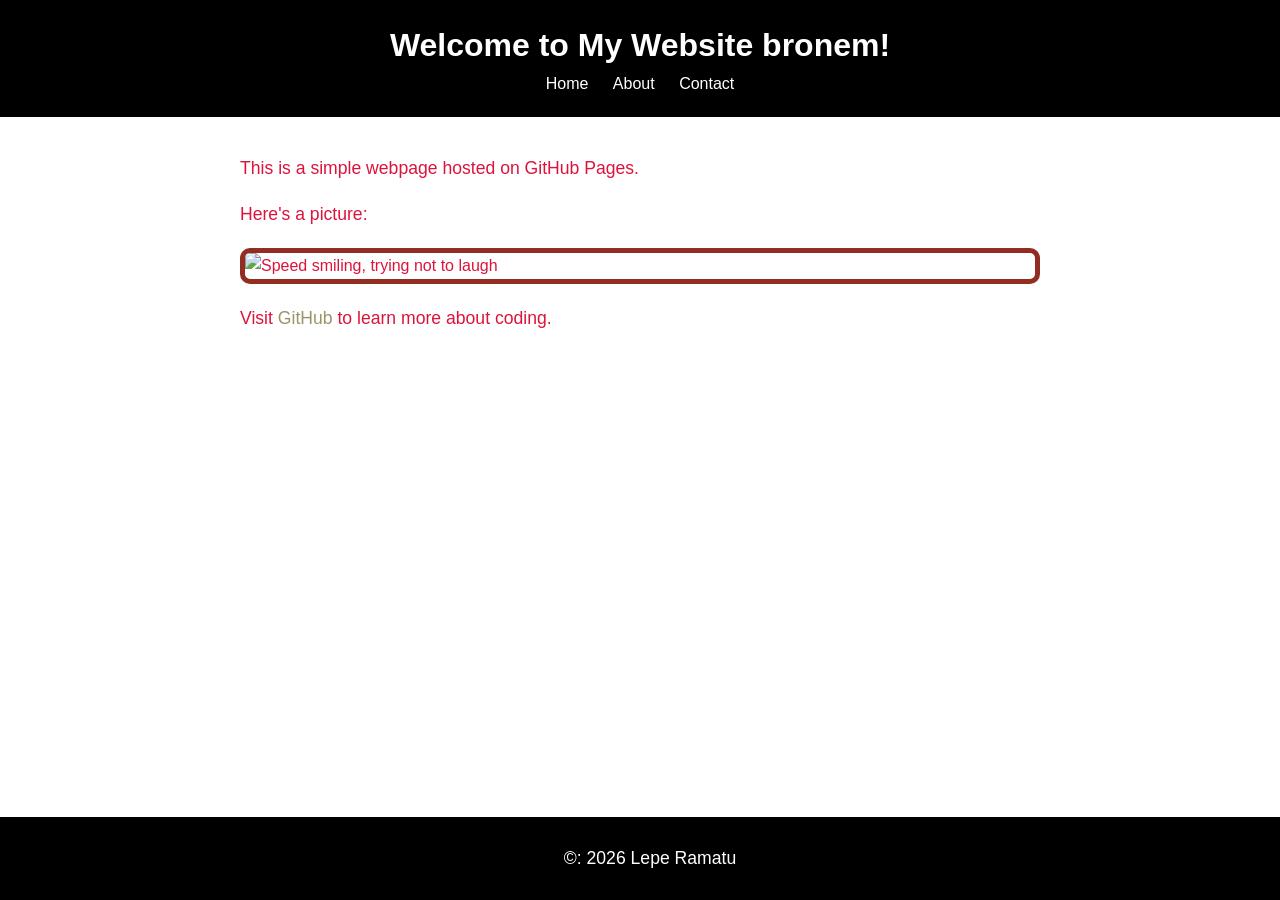
==== index.html @ ab3a1e54 "Added CSS3 styling" ====
<!DOCTYPE html>

<html lang="en">

<head>
    <meta  charset="UTF-8">
    <meta name="viewport" content="width=device-width, initial-scale=1.0">
    <title>My First GitHub Page :3</title>
    <link rel="stylesheet" href="styles.css">

</head>

<body>
    <header>
        <h1>Welcome to My Website bronem!</h1>

        <nav>
            <a href="index.html">Home</a>
            <a href="about.html">About</a>
            <a href="contact_me.html">Contact</a>
        </nav>

    </header>



    <main>
        <p>This is a simple webpage hosted on GitHub Pages.</p>

        <p>Here's a picture:</p>
        <img src="https://i.redd.it/why-does-my-t-lost-lowkey-looks-like-speed-holding-his-laugh-v0-n88x82zuzz4f1.jpg?width=577&format=pjpg&auto=webp&s=a137dfb437c1bfb639453502e1019dcc1db7e8ba" alt="Speed smiling, trying not to laugh">

        <p>Visit <a href="https://github.com">GitHub</a> to learn more about coding.</p>

    </main>


    <footer>
        <p>&copy: 2026 Lepe Ramatu</p>

    </footer>

</body>

</html>
---- styles.css ----
body {
    font-family: Arial, sans-serif;
    color:crimson;
    background-color:white;
    margin: 0;
    padding: 0;
    line-height: 1.6;
}

header {
    background-color: black;
    color: white;
    padding: 20px;
    text-align: center;

}

header h1{
    margin: 0;

}

nav a {
    color: white;
    text-decoration: none;
    margin: 0 10px;

}

nav a.hover {
    text-decoration: underline;

}

main {
    padding: 20px;
    max-width: 800px;
    margin: 0 auto;

}

main img {
    max-width: 100%;
    height: auto;
    display: block;
    margin: 20px 0;

}

footer {
    background-color: black;
    color: white;
    text-align: center;
    padding: 10px;
    position: fixed;
    bottom: 0;
    width: 100%;

}

p {
    font-size: 1.1em;

}


a {
    color: #9c9469;
    text-decoration: none;

}

a.hover {
    text-decoration: none;

}

img {
    border : 5px solid #922d22;
    border-radius: 10px;

}

main a[href^="maito:"] {
    color:#a77115;
    font-weight: bold;

}
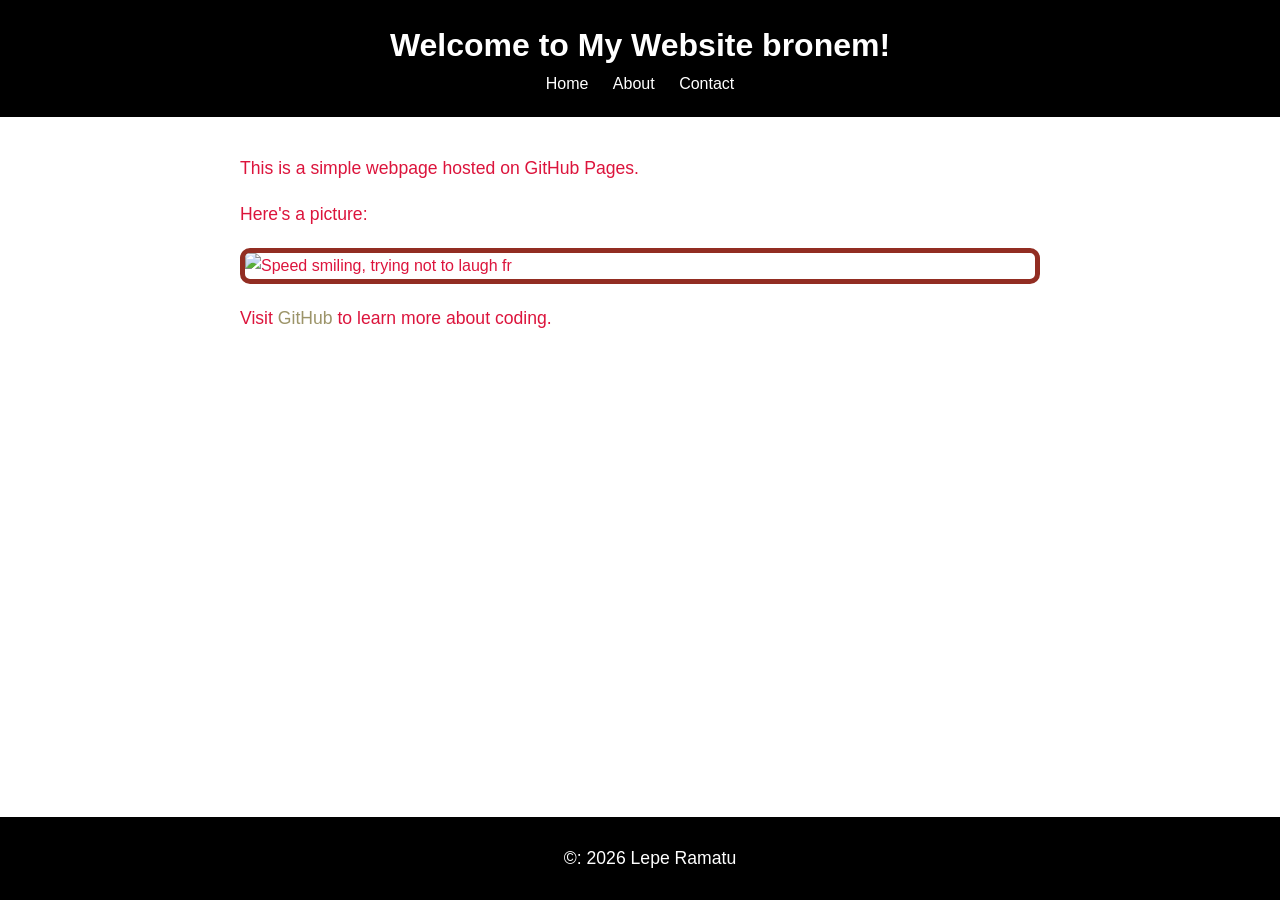
==== commit 5655673c: "CSS3 styling" ====
--- a/index.html
+++ b/index.html
@@ -28,7 +28,7 @@
         <p>This is a simple webpage hosted on GitHub Pages.</p>
 
         <p>Here's a picture:</p>
-        <img src="https://i.redd.it/why-does-my-t-lost-lowkey-looks-like-speed-holding-his-laugh-v0-n88x82zuzz4f1.jpg?width=577&format=pjpg&auto=webp&s=a137dfb437c1bfb639453502e1019dcc1db7e8ba" alt="Speed smiling, trying not to laugh">
+        <img src="https://i.redd.it/why-does-my-t-lost-lowkey-looks-like-speed-holding-his-laugh-v0-n88x82zuzz4f1.jpg?width=577&format=pjpg&auto=webp&s=a137dfb437c1bfb639453502e1019dcc1db7e8ba" alt="Speed smiling, trying not to laugh fr">
 
         <p>Visit <a href="https://github.com">GitHub</a> to learn more about coding.</p>
 
@@ -42,4 +42,4 @@
 
 </body>
 
-</html>+</html>
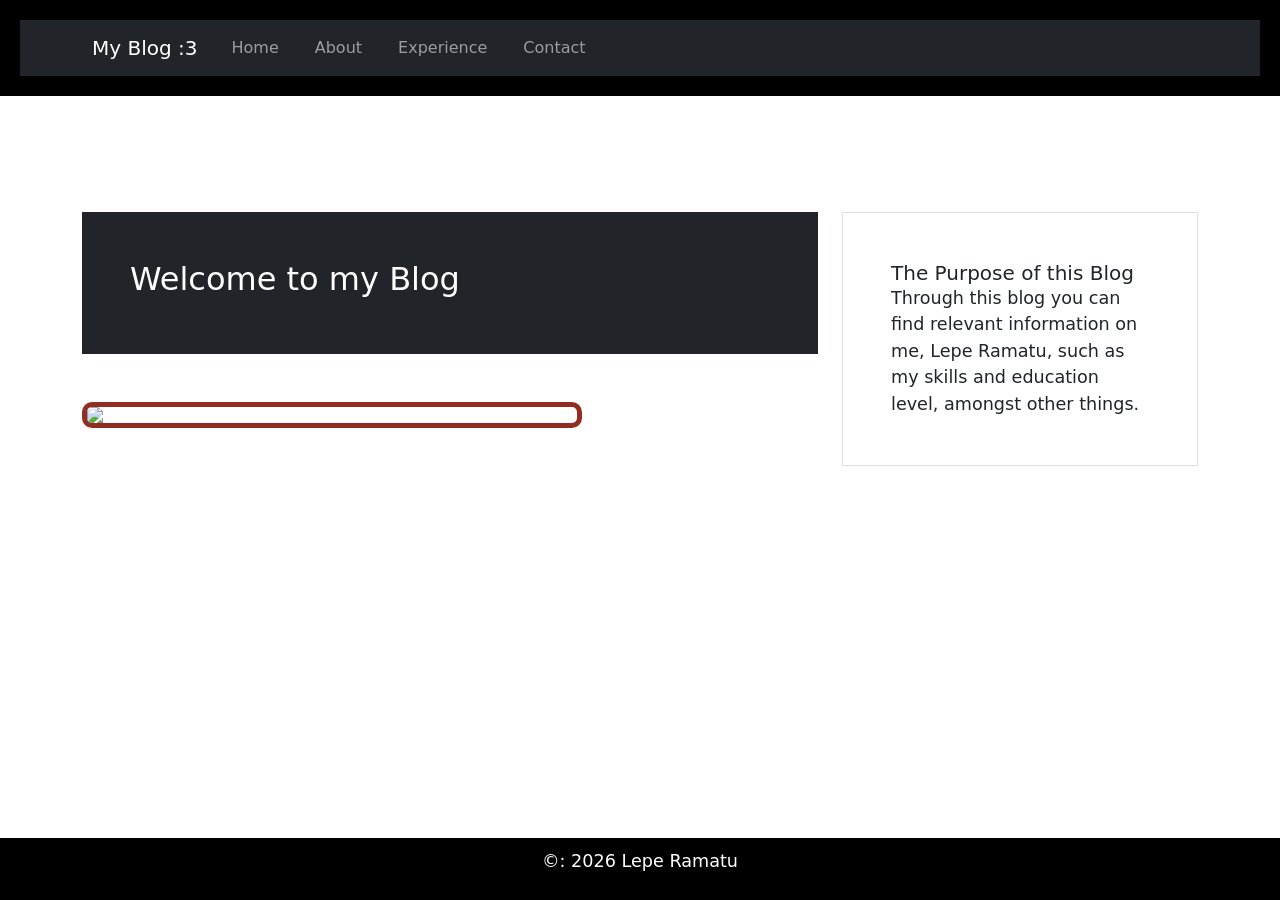
==== commit a12ae969: "Added Bootstrap elements and turned it into a blog" ====
--- a/index.html
+++ b/index.html
@@ -5,32 +5,93 @@
 <head>
     <meta  charset="UTF-8">
     <meta name="viewport" content="width=device-width, initial-scale=1.0">
-    <title>My First GitHub Page :3</title>
+    <title>My Blog :3</title>
     <link rel="stylesheet" href="styles.css">
+    <!-- Bootstrap CSS-->
+
+    <link href="https://cdn.jsdelivr.net/npm/bootstrap@5.3.0/dist/css/bootstrap.min.css" rel="stylesheet">
 
 </head>
 
 <body>
+    
     <header>
-        <h1>Welcome to My Website bronem!</h1>
 
-        <nav>
-            <a href="index.html">Home</a>
-            <a href="about.html">About</a>
-            <a href="contact_me.html">Contact</a>
+        <nav class="navbar navbar-expand-lg navbar-dark bg-dark">
+
+            <div class="container">
+
+                <a class="navbar-brand" href="index.html">My Blog :3</a>
+
+                <button class="navbar-toggler" type="button" data-bs-toggle="collapse" data-bs-target="#navbarNav">
+
+                    <span class="navbar-toggler-icon"></span>
+
+                </button>
+
+                <div class="collapse navbar-collapse" id="navbarNav">
+
+                    <ul class="navbar-nav">
+
+                        <li class="nav-item">
+
+                            <a class="nav-link" href="index.html">Home</a>
+
+                        </li>
+
+                        <li class="nav-item">
+
+                            <a class="nav-link" href="about.html">About</a>
+
+                        </li>
+
+                        <li class="nav-item">
+
+                            <a class="nav-link" href="Experience.html">Experience</a>
+
+                        </li>
+
+
+                        <li class="nav-item">
+
+                            <a class="nav-link" href="contact_me.html">Contact</a>
+
+                        </li>
+
+                    </ul>
+
+                </div>
+
+            </div>
+
         </nav>
 
     </header>
 
 
 
-    <main>
-        <p>This is a simple webpage hosted on GitHub Pages.</p>
+    <main class="container my-5">
 
-        <p>Here's a picture:</p>
-        <img src="https://i.redd.it/why-does-my-t-lost-lowkey-looks-like-speed-holding-his-laugh-v0-n88x82zuzz4f1.jpg?width=577&format=pjpg&auto=webp&s=a137dfb437c1bfb639453502e1019dcc1db7e8ba" alt="Speed smiling, trying not to laugh fr">
+        <div class="row">
 
-        <p>Visit <a href="https://github.com">GitHub</a> to learn more about coding.</p>
+            <div class="col-md-8">
+
+                <div class="container p-5 my-5 bg-dark text-white"><h2>Welcome to my Blog</h2></div>
+
+            <img src="https://thumbs.dreamstime.com/b/3d-man-welcome-hands-27783942.jpg" width="500">
+
+            </div>
+
+            <div class="col-md-4">
+                <div class="card>">
+                    <div class="card-body">
+                        <div class="container p-5 my-5 border">
+                        <h5 class="card-title">The Purpose of this Blog</h5>
+                        <p class="card-text">Through this blog you can find relevant information on me, Lepe Ramatu, such as my skills and education level, amongst other things.</p>
+                        </div>
+                    </div>
+                </div>
+            </div>
 
     </main>
 
@@ -40,6 +101,13 @@
 
     </footer>
 
+    <!--Bootstrap JS and dependencies-->
+
+    <script src="https://cdn.jsdelivr.net/npm/@popperjs/core@2.11.6/dist/umd/popper.min.js"></script>
+
+    <script src="https://cdn.jsdelivr.net/npm/bootstrap@5.3.0/dist/js/bootstrap.min.js"></script>
+
+
 </body>
 
 </html>
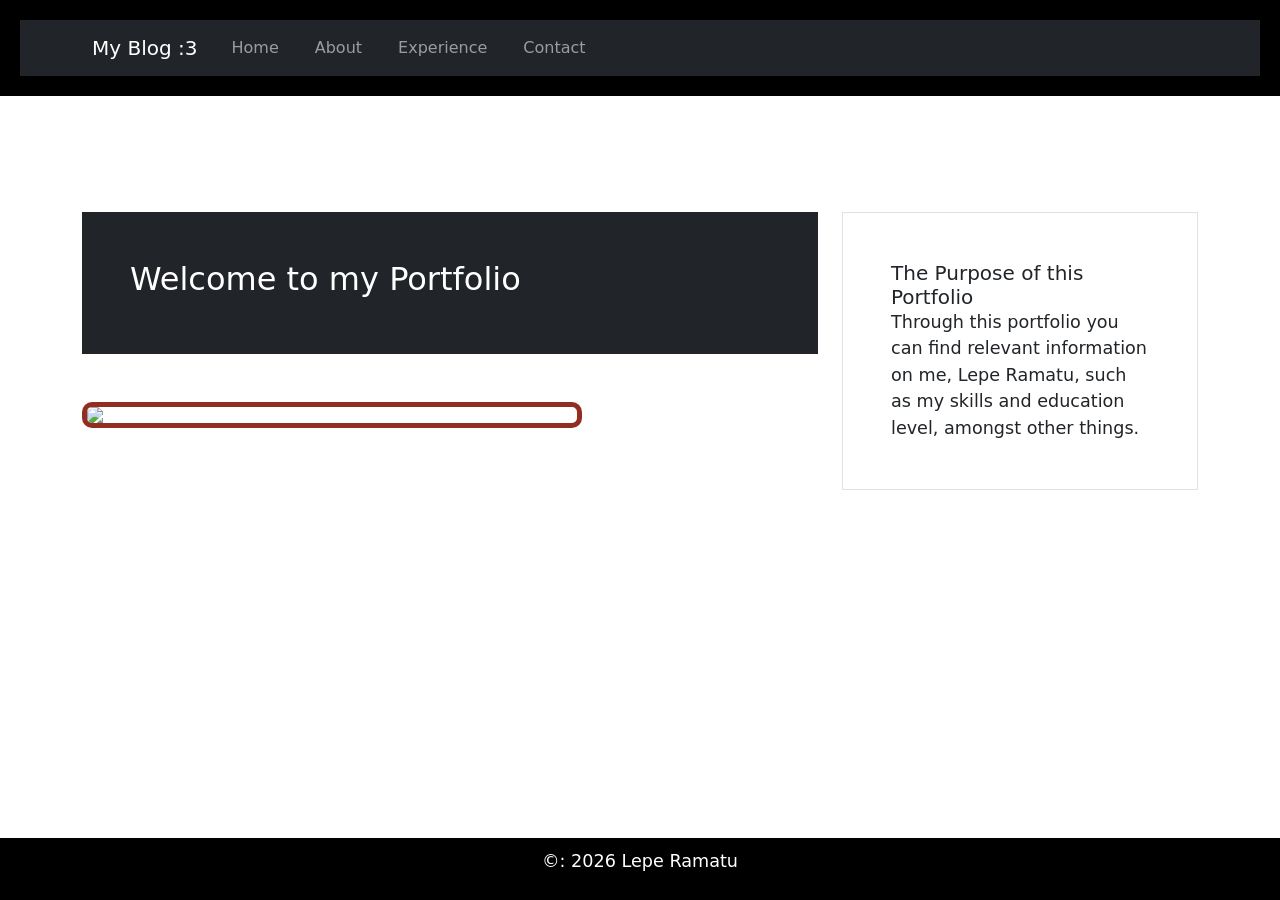
==== commit a6be7437: "fixed 'blog' to 'portfolio'" ====
--- a/index.html
+++ b/index.html
@@ -76,7 +76,7 @@
 
             <div class="col-md-8">
 
-                <div class="container p-5 my-5 bg-dark text-white"><h2>Welcome to my Blog</h2></div>
+                <div class="container p-5 my-5 bg-dark text-white"><h2>Welcome to my Portfolio</h2></div>
 
             <img src="https://thumbs.dreamstime.com/b/3d-man-welcome-hands-27783942.jpg" width="500">
 
@@ -86,8 +86,8 @@
                 <div class="card>">
                     <div class="card-body">
                         <div class="container p-5 my-5 border">
-                        <h5 class="card-title">The Purpose of this Blog</h5>
-                        <p class="card-text">Through this blog you can find relevant information on me, Lepe Ramatu, such as my skills and education level, amongst other things.</p>
+                        <h5 class="card-title">The Purpose of this Portfolio</h5>
+                        <p class="card-text">Through this portfolio you can find relevant information on me, Lepe Ramatu, such as my skills and education level, amongst other things.</p>
                         </div>
                     </div>
                 </div>
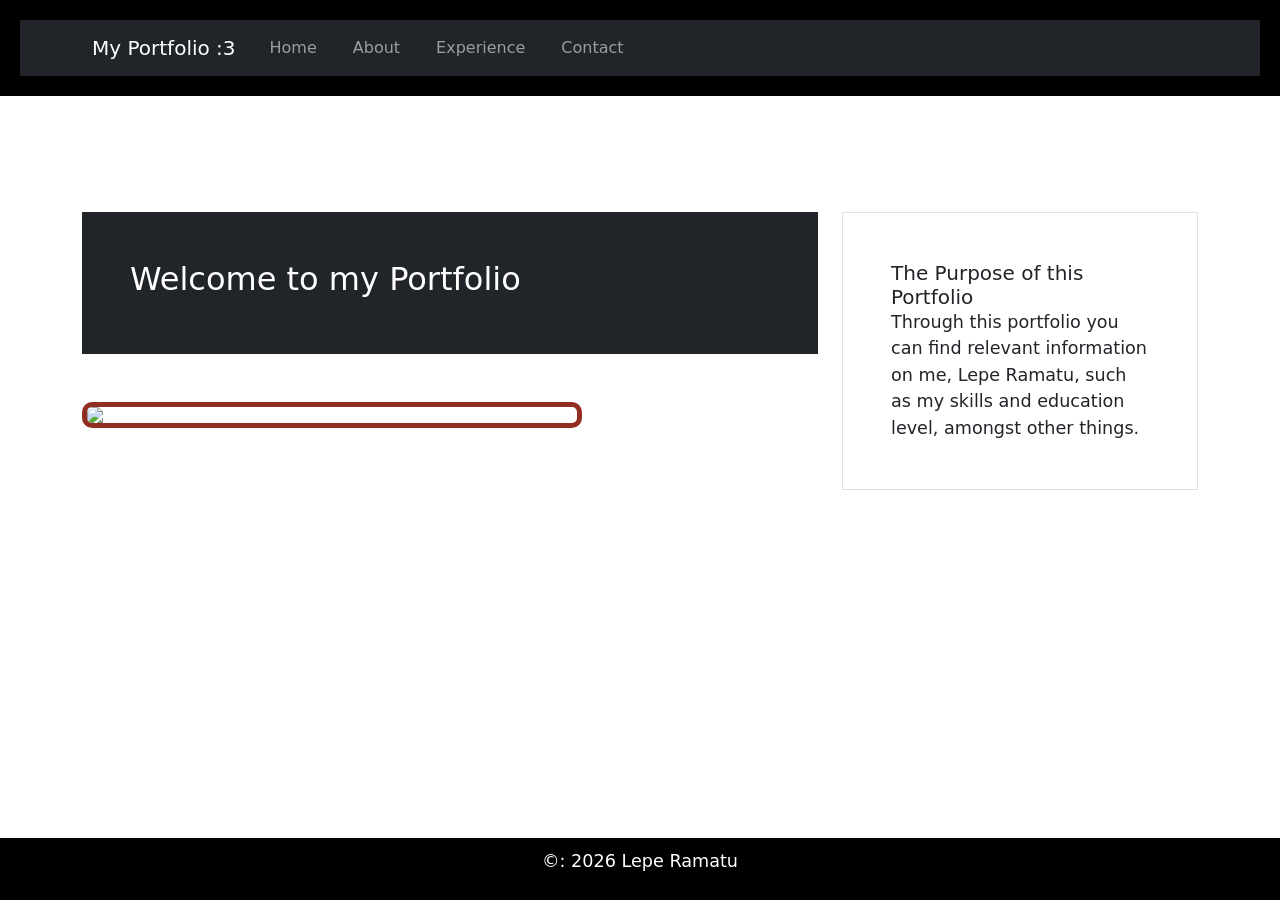
==== commit 65ee9c9c: "further fixes" ====
--- a/index.html
+++ b/index.html
@@ -5,7 +5,7 @@
 <head>
     <meta  charset="UTF-8">
     <meta name="viewport" content="width=device-width, initial-scale=1.0">
-    <title>My Blog :3</title>
+    <title>My Portfolio :3</title>
     <link rel="stylesheet" href="styles.css">
     <!-- Bootstrap CSS-->
 
@@ -21,7 +21,7 @@
 
             <div class="container">
 
-                <a class="navbar-brand" href="index.html">My Blog :3</a>
+                <a class="navbar-brand" href="index.html">My Portfolio :3</a>
 
                 <button class="navbar-toggler" type="button" data-bs-toggle="collapse" data-bs-target="#navbarNav">
 
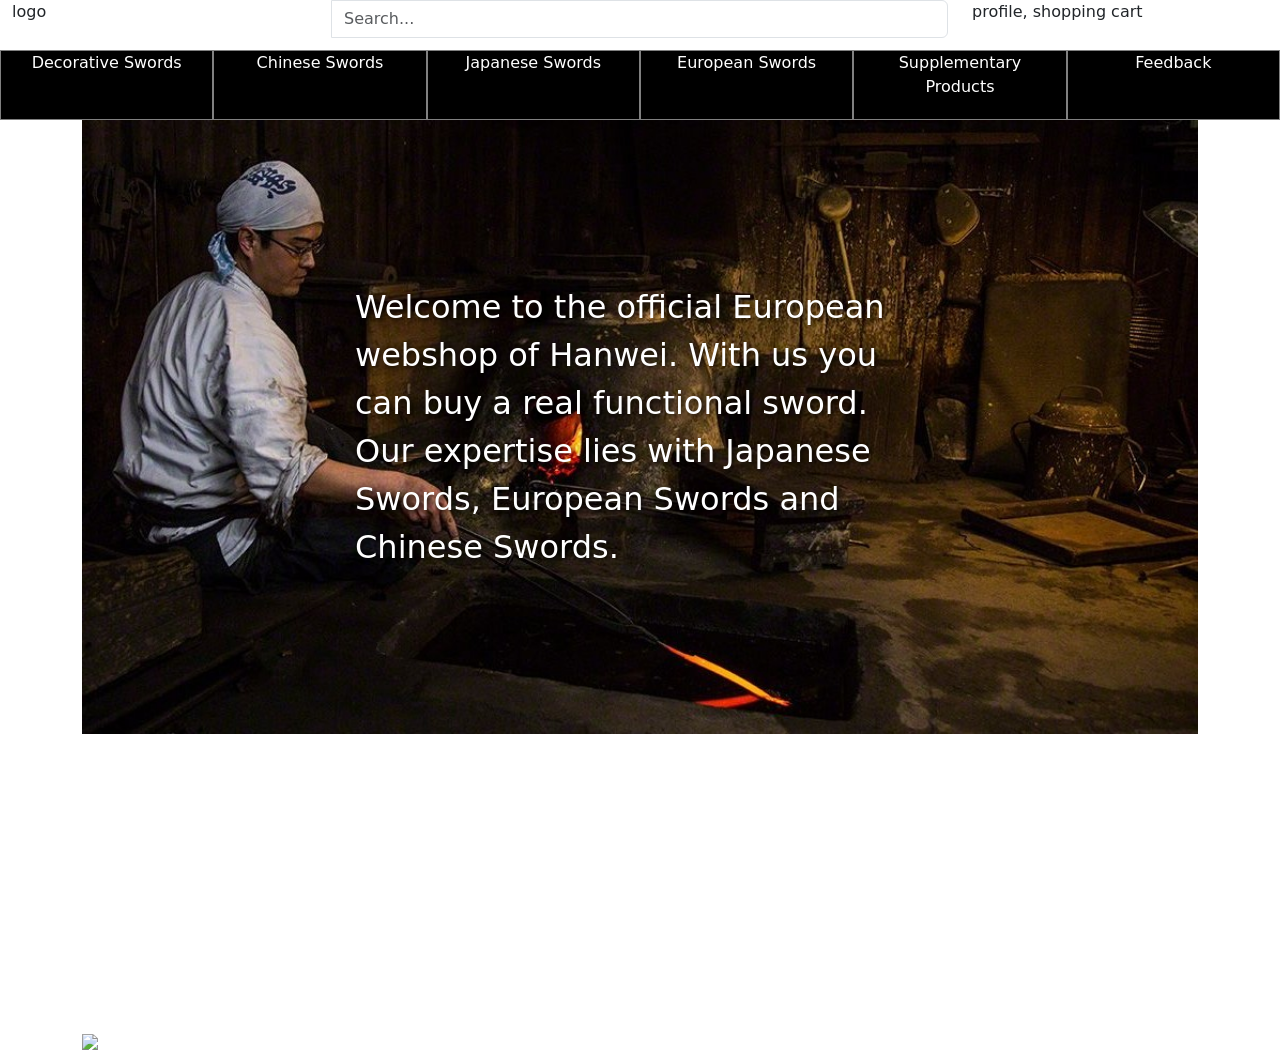
==== commit 17a2c510: "Add files via upload" ====
--- a/index.html
+++ b/index.html
@@ -1,113 +1,81 @@
-<!DOCTYPE html>
-
-<html lang="en">
-
-<head>
-    <meta  charset="UTF-8">
-    <meta name="viewport" content="width=device-width, initial-scale=1.0">
-    <title>My Portfolio :3</title>
-    <link rel="stylesheet" href="styles.css">
-    <!-- Bootstrap CSS-->
-
-    <link href="https://cdn.jsdelivr.net/npm/bootstrap@5.3.0/dist/css/bootstrap.min.css" rel="stylesheet">
-
-</head>
-
-<body>
-    
-    <header>
-
-        <nav class="navbar navbar-expand-lg navbar-dark bg-dark">
-
-            <div class="container">
-
-                <a class="navbar-brand" href="index.html">My Portfolio :3</a>
-
-                <button class="navbar-toggler" type="button" data-bs-toggle="collapse" data-bs-target="#navbarNav">
-
-                    <span class="navbar-toggler-icon"></span>
-
-                </button>
-
-                <div class="collapse navbar-collapse" id="navbarNav">
-
-                    <ul class="navbar-nav">
-
-                        <li class="nav-item">
-
-                            <a class="nav-link" href="index.html">Home</a>
-
-                        </li>
-
-                        <li class="nav-item">
-
-                            <a class="nav-link" href="about.html">About</a>
-
-                        </li>
-
-                        <li class="nav-item">
-
-                            <a class="nav-link" href="Experience.html">Experience</a>
-
-                        </li>
-
-
-                        <li class="nav-item">
-
-                            <a class="nav-link" href="contact_me.html">Contact</a>
-
-                        </li>
-
-                    </ul>
-
-                </div>
-
-            </div>
-
-        </nav>
-
-    </header>
-
-
-
-    <main class="container my-5">
-
-        <div class="row">
-
-            <div class="col-md-8">
-
-                <div class="container p-5 my-5 bg-dark text-white"><h2>Welcome to my Portfolio</h2></div>
-
-            <img src="https://thumbs.dreamstime.com/b/3d-man-welcome-hands-27783942.jpg" width="500">
-
-            </div>
-
-            <div class="col-md-4">
-                <div class="card>">
-                    <div class="card-body">
-                        <div class="container p-5 my-5 border">
-                        <h5 class="card-title">The Purpose of this Portfolio</h5>
-                        <p class="card-text">Through this portfolio you can find relevant information on me, Lepe Ramatu, such as my skills and education level, amongst other things.</p>
-                        </div>
-                    </div>
-                </div>
-            </div>
-
-    </main>
-
-
-    <footer>
-        <p>&copy: 2026 Lepe Ramatu</p>
-
-    </footer>
-
-    <!--Bootstrap JS and dependencies-->
-
-    <script src="https://cdn.jsdelivr.net/npm/@popperjs/core@2.11.6/dist/umd/popper.min.js"></script>
-
-    <script src="https://cdn.jsdelivr.net/npm/bootstrap@5.3.0/dist/js/bootstrap.min.js"></script>
-
-
-</body>
-
-</html>
+<!DOCTYPE html>
+
+<html lang="en">
+
+<head>
+    <meta  charset="UTF-8">
+    <meta name="viewport" content="width=device-width, initial-scale=1.0">
+    <link rel="stylesheet" href="styles.css">
+    <link href="https://cdn.jsdelivr.net/npm/bootstrap@5.3.0/dist/css/bootstrap.min.css" rel="stylesheet">
+    <title>Hanwei Sword Shop</title>
+    
+
+</head>
+
+<body>
+    <div class="container-fluid" style="height: 50px;">
+        <div class="row" >
+            <div class="col-3">
+                logo
+            </div>
+            <div class="col-6">
+                <div class="input-group mb-3">
+                        <i class="bi bi-search"></i>
+                    </span>
+                     <input type="text" class="form-control" placeholder="Search..." aria-label="Search">
+                </div>
+            </div>
+            <div class="col-3">
+                profile, shopping cart
+            </div>
+        </div>
+
+    </div>
+
+    <div class="container-fluid bg-black">
+        <div class="row text-white text-center bg-black" style="height: 70px;" >
+            <div class="col bg-black h-100" style="border:1px solid grey;">
+                 <a class="nav-link" href="#">Decorative Swords</a>
+            </div>
+            <div class="col  bg-black h-100" style="border:1px solid grey;">
+                 <a class="nav-link" href="#">Chinese Swords</a>
+            </div>
+            <div class="col bg-black h-100" style="border:1px solid grey;">
+                 <a class="nav-link" href="#">Japanese Swords</a>
+            </div>
+            <div class="col bg-black h-100" style="border:1px solid grey;">
+                 <a class="nav-link" href="#">European Swords</a>
+            </div>
+            <div class="col bg-black h-100" style="border:1px solid grey;">
+                 <a class="nav-link" href="#">Supplementary Products</a>
+            </div>
+            <div class="col bg-black h-100" style="border:1px solid grey;">
+                 <a class="nav-link" href="#">Feedback</a>
+            </div>
+        </div>
+    </div>
+
+    <div class="container">
+        <img src="53193 copy trim.jpg">
+        <div class="centered-text">Welcome to the official European webshop of Hanwei. With us you can buy a real functional sword. Our expertise lies with Japanese Swords, European Swords and Chinese Swords.</div>
+    </div>
+
+    <div class="row text-white" style="height: 300px;">
+
+    </div>
+
+    <div class="container device-width">
+        <div class="col device-width">
+            <a href="https://www.example.com">
+                <img src="image-source.jpg" >
+            </a>
+        </div>
+    </div>
+
+</body>
+
+<footer>
+    <script src="https://cdn.jsdelivr.net/npm/@popperjs/core@2.11.6/dist/umd/popper.min.js"></script>
+
+        <script src="https://cdn.jsdelivr.net/npm/bootstrap@5.3.0/dist/js/bootstrap.min.js"></script>
+</footer>
--- a/styles.css
+++ b/styles.css
@@ -1,89 +1,32 @@
-body {
-    font-family: Arial, sans-serif;
-    color:crimson;
-    background-color:white;
-    margin: 0;
-    padding: 0;
-    line-height: 1.6;
-}
-
-header {
-    background-color: black;
-    color: white;
-    padding: 20px;
-    text-align: center;
-
-}
-
-header h1{
-    margin: 0;
-
-}
-
-nav a {
-    color: white;
-    text-decoration: none;
-    margin: 0 10px;
-
-}
-
-nav a.hover {
-    text-decoration: underline;
-
-}
-
-main {
-    padding: 20px;
-    max-width: 800px;
-    margin: 0 auto;
-
-}
-
-main img {
-    max-width: 100%;
-    height: auto;
-    display: block;
-    margin: 20px 0;
-
-}
-
-footer {
-    background-color: black;
-    color: white;
-    text-align: center;
-    padding: 10px;
-    position: fixed;
-    bottom: 0;
-    width: 100%;
-
-}
-
-p {
-    font-size: 1.1em;
-
-}
-
-
-a {
-    color: #9c9469;
-    text-decoration: none;
-
-}
-
-a.hover {
-    text-decoration: none;
-
-}
-
-img {
-    border : 5px solid #922d22;
-    border-radius: 10px;
-
-}
-
-main a[href^="maito:"] {
-    color:#a77115;
-    font-weight: bold;
-
-}
-
+a {
+    color: white;
+    text-decoration: none;
+}
+
+body {
+  margin: 0;
+}
+
+.container {
+  position: relative;
+  width: 100%;
+}
+
+.container img {
+  width: 100%;
+  height: auto;
+  display: block; 
+}
+
+.centered-text {
+  position: absolute;
+  top: 50%;
+  left: 50%;
+  transform: translate(-50%, -50%); 
+  color: white;
+  font-size: 2rem;
+ font-weight: heavy;
+  text-shadow: 2px 2px 4px rgba(0, 0, 0, 0.7); 
+}
+
+
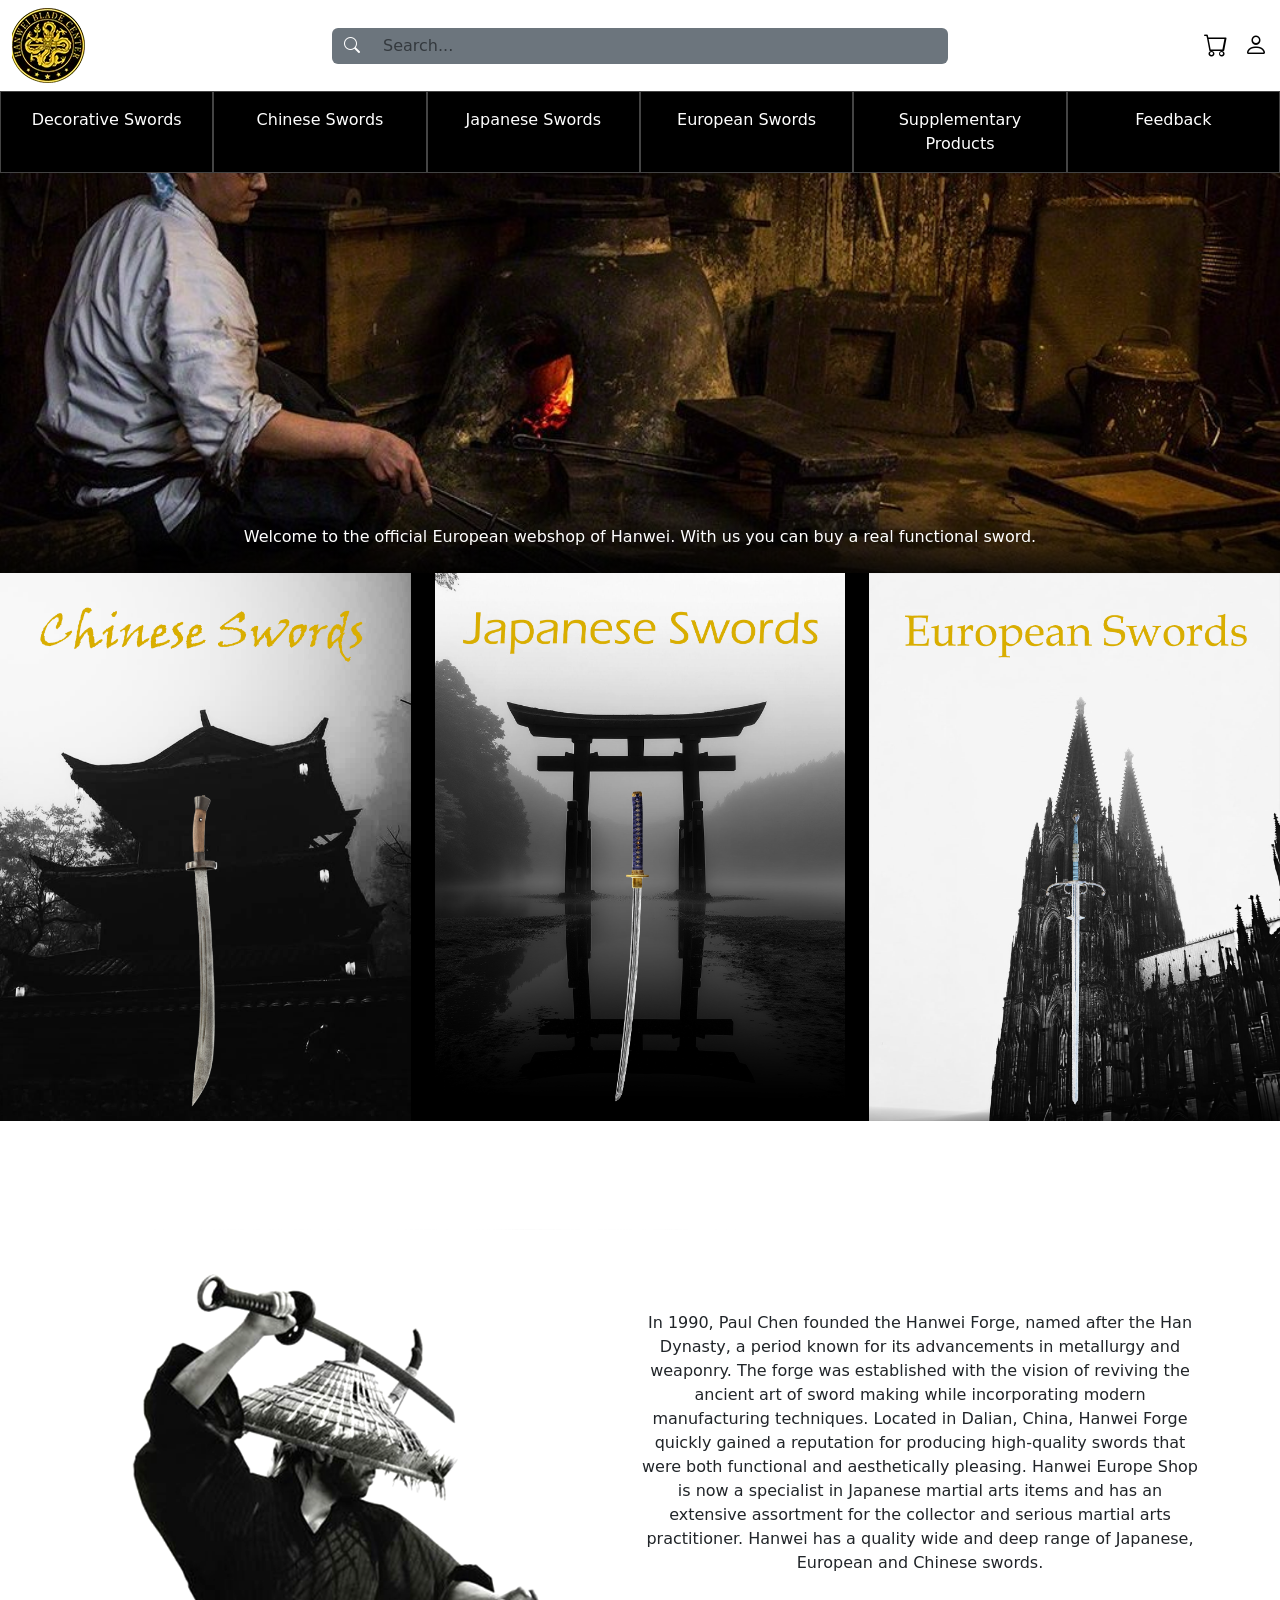
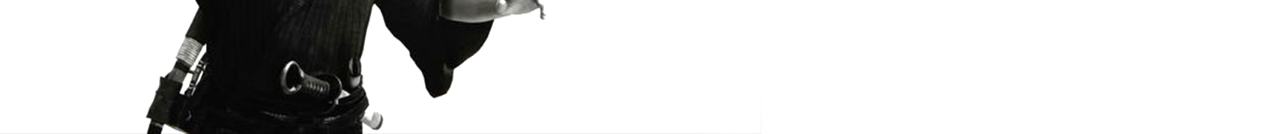
==== commit e82a516b: "Add files via upload" ====
--- a/index.html
+++ b/index.html
@@ -1,81 +1,120 @@
 <!DOCTYPE html>
-
 <html lang="en">
-
 <head>
-    <meta  charset="UTF-8">
+    <meta charset="UTF-8">
     <meta name="viewport" content="width=device-width, initial-scale=1.0">
+    <link href="https://cdn.jsdelivr.net/npm/bootstrap@5.3.0/dist/css/bootstrap.min.css" rel="stylesheet">
+    <link rel="stylesheet" href="https://cdn.jsdelivr.net/npm/bootstrap-icons@1.11.0/font/bootstrap-icons.css">
     <link rel="stylesheet" href="styles.css">
-    <link href="https://cdn.jsdelivr.net/npm/bootstrap@5.3.0/dist/css/bootstrap.min.css" rel="stylesheet">
     <title>Hanwei Sword Shop</title>
-    
-
 </head>
 
 <body>
-    <div class="container-fluid" style="height: 50px;">
-        <div class="row" >
+
+    
+    <div class="container-fluid py-2 bg-white">
+        <div class="row align-items-center">
+
+            
             <div class="col-3">
-                logo
+                <a href="index.html">
+                <img src="HANWEI-LOGO-.webp" class="img-fluid" alt="Hanwei Logo">
+                </a>
             </div>
+
+            
             <div class="col-6">
-                <div class="input-group mb-3">
-                        <i class="bi bi-search"></i>
+                <div class="input-group">
+                    <span class="input-group-text bg-secondary border-0">
+                        <i class="bi bi-search text-white"></i>
                     </span>
-                     <input type="text" class="form-control" placeholder="Search..." aria-label="Search">
+                    <input type="text" class="form-control bg-secondary text-white border-0"
+                           placeholder="Search..." aria-label="Search">
                 </div>
             </div>
-            <div class="col-3">
-                profile, shopping cart
+
+            <!-- Profile and Cart -->
+            <div class="col-3 d-flex justify-content-end gap-3">
+                <a href="#" class="text-black text-decoration-none">
+                    <i class="bi bi-cart fs-4"></i>
+                </a>
+                <a href="#" class="text-black text-decoration-none">
+                    <i class="bi bi-person fs-4"></i>
+                </a>
+               
             </div>
+
         </div>
-
     </div>
 
+    
     <div class="container-fluid bg-black">
-        <div class="row text-white text-center bg-black" style="height: 70px;" >
-            <div class="col bg-black h-100" style="border:1px solid grey;">
-                 <a class="nav-link" href="#">Decorative Swords</a>
+        <div class="row text-white text-center">
+            <div class="col bg-black" style="border: 1px solid #444;">
+                <a class="nav-link text-white py-3" href="DecorativeSwords.html">Decorative Swords</a>
             </div>
-            <div class="col  bg-black h-100" style="border:1px solid grey;">
-                 <a class="nav-link" href="#">Chinese Swords</a>
+            <div class="col bg-black" style="border: 1px solid #444;">
+                <a class="nav-link text-white py-3" href="#">Chinese Swords</a>
             </div>
-            <div class="col bg-black h-100" style="border:1px solid grey;">
-                 <a class="nav-link" href="#">Japanese Swords</a>
+            <div class="col bg-black" style="border: 1px solid #444;">
+                <a class="nav-link text-white py-3" href="#">Japanese Swords</a>
             </div>
-            <div class="col bg-black h-100" style="border:1px solid grey;">
-                 <a class="nav-link" href="#">European Swords</a>
+            <div class="col bg-black" style="border: 1px solid #444;">
+                <a class="nav-link text-white py-3" href="#">European Swords</a>
             </div>
-            <div class="col bg-black h-100" style="border:1px solid grey;">
-                 <a class="nav-link" href="#">Supplementary Products</a>
+            <div class="col bg-black" style="border: 1px solid #444;">
+                <a class="nav-link text-white py-3" href="#">Supplementary Products</a>
             </div>
-            <div class="col bg-black h-100" style="border:1px solid grey;">
-                 <a class="nav-link" href="#">Feedback</a>
+            <div class="col bg-black" style="border: 1px solid #444;">
+                <a class="nav-link text-white py-3" href="#">Feedback</a>
             </div>
         </div>
     </div>
 
-    <div class="container">
-        <img src="53193 copy trim.jpg">
-        <div class="centered-text">Welcome to the official European webshop of Hanwei. With us you can buy a real functional sword. Our expertise lies with Japanese Swords, European Swords and Chinese Swords.</div>
-    </div>
-
-    <div class="row text-white" style="height: 300px;">
-
-    </div>
-
-    <div class="container device-width">
-        <div class="col device-width">
-            <a href="https://www.example.com">
-                <img src="image-source.jpg" >
-            </a>
+    <div class="container-fluid px-0 position-relative">
+        <img src="53193 copy trim.jpg" class="w-100" style="max-height: 400px; object-fit: cover;" alt="Hero sword image">
+        <div class="position-absolute bottom-0 start-0 end-0 text-white text-center p-4"
+             style="background: linear-gradient(transparent, rgba(0,0,0,0.8));">
+            Welcome to the official European webshop of Hanwei. With us you can buy a real functional sword.
         </div>
     </div>
 
+    <!-- Product cards section -->
+    <div class="row g-4">
+
+    <div class="col-4">
+        <a href="#">
+            <img src="Chinese Swords.png" class="w-100" alt="Japanese Swords">
+            
+        </a>
+    </div>
+
+    <div class="col-4">
+        <a href="#">
+            <img src="Japanese Swords.png" class="w-100" alt="European Swords">
+            
+        </a>
+    </div>
+
+    <div class="col-4">
+        <a href="#">
+            <img src="European Swords.png" class="w-100" alt="Chinese Swords">
+            
+        </a>
+    </div>
+
+</div>
+
+<div class="position-relative">
+    <img src="history background swords 2.png" class="w-100" alt="description">
+    <p class="position-absolute top-50 translate-middle-y start-50 translate-middle-x text- text-center mt-3" style="padding-right: 80px;">
+       In 1990, Paul Chen founded the Hanwei Forge, named after the Han Dynasty, a period known for its advancements in metallurgy and weaponry. The forge was established with the vision of reviving the ancient art of sword making while incorporating modern manufacturing techniques. Located in Dalian, China, Hanwei Forge quickly gained a reputation for producing high-quality swords that were both functional and aesthetically pleasing. Hanwei Europe Shop is now a specialist in Japanese martial arts items and has an extensive assortment for the collector and serious martial arts practitioner. Hanwei has a quality wide and deep range of Japanese, European and Chinese swords.
+    </p>
+</div>
+
+    
+    <script src="https://cdn.jsdelivr.net/npm/@popperjs/core@2.11.6/dist/umd/popper.min.js"></script>
+    <script src="https://cdn.jsdelivr.net/npm/bootstrap@5.3.0/dist/js/bootstrap.min.js"></script>
+
 </body>
-
-<footer>
-    <script src="https://cdn.jsdelivr.net/npm/@popperjs/core@2.11.6/dist/umd/popper.min.js"></script>
-
-        <script src="https://cdn.jsdelivr.net/npm/bootstrap@5.3.0/dist/js/bootstrap.min.js"></script>
-</footer>+</html>
--- a/styles.css
+++ b/styles.css
@@ -29,4 +29,8 @@
   text-shadow: 2px 2px 4px rgba(0, 0, 0, 0.7); 
 }
 
+body {
+  background-color: black;
+}
 
+
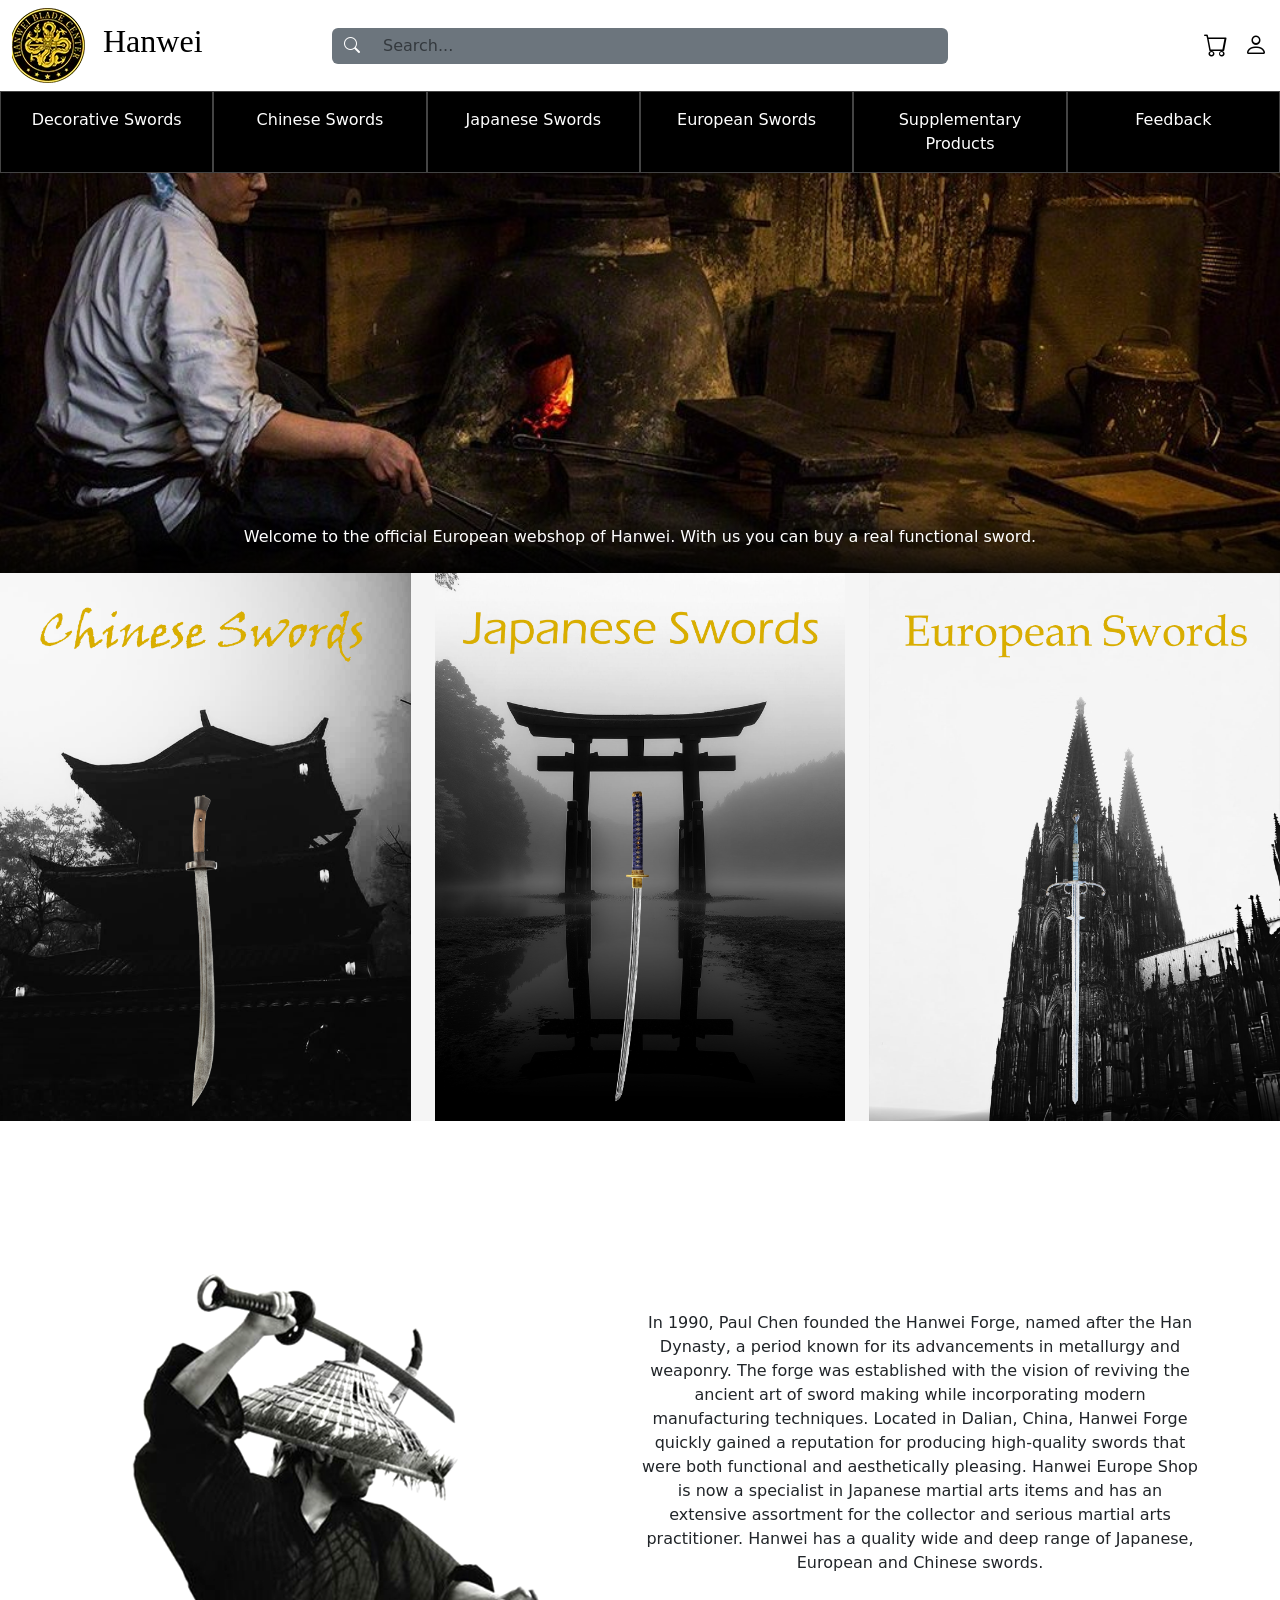
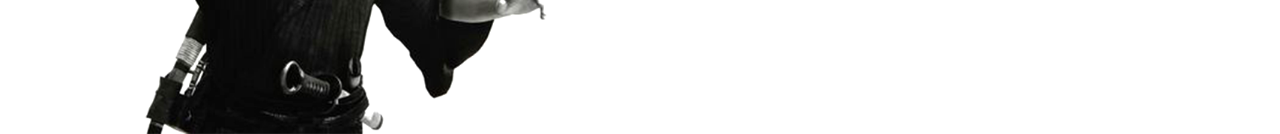
==== commit cd04877a: "Add files via upload" ====
--- a/index.html
+++ b/index.html
@@ -11,18 +11,19 @@
 
 <body>
 
-    
+    <!-- header -->
     <div class="container-fluid py-2 bg-white">
         <div class="row align-items-center">
 
-            
-            <div class="col-3">
-                <a href="index.html">
-                <img src="HANWEI-LOGO-.webp" class="img-fluid" alt="Hanwei Logo">
+            <!--hanwei logo and home button-->
+            <div class="col-3 d-flex align-items-center gap-3">
+                <a href="index.html" class="d-flex align-items-center gap-3">
+                    <img src="HANWEI-LOGO-.webp" class="img-fluid" alt="Hanwei Logo">
+                    <h2>Hanwei</h2>
                 </a>
             </div>
 
-            
+            <!--search box-->
             <div class="col-6">
                 <div class="input-group">
                     <span class="input-group-text bg-secondary border-0">
@@ -47,26 +48,26 @@
         </div>
     </div>
 
-    
+    <!-- navbar -->
     <div class="container-fluid bg-black">
         <div class="row text-white text-center">
             <div class="col bg-black" style="border: 1px solid #444;">
                 <a class="nav-link text-white py-3" href="DecorativeSwords.html">Decorative Swords</a>
             </div>
             <div class="col bg-black" style="border: 1px solid #444;">
-                <a class="nav-link text-white py-3" href="#">Chinese Swords</a>
+                <a class="nav-link text-white py-3" href="ChineseSwords.html">Chinese Swords</a>
             </div>
             <div class="col bg-black" style="border: 1px solid #444;">
-                <a class="nav-link text-white py-3" href="#">Japanese Swords</a>
+                <a class="nav-link text-white py-3" href="JapaneseSwords.html">Japanese Swords</a>
             </div>
             <div class="col bg-black" style="border: 1px solid #444;">
-                <a class="nav-link text-white py-3" href="#">European Swords</a>
+                <a class="nav-link text-white py-3" href="EuropeanSwords.html">European Swords</a>
             </div>
             <div class="col bg-black" style="border: 1px solid #444;">
-                <a class="nav-link text-white py-3" href="#">Supplementary Products</a>
+                <a class="nav-link text-white py-3" href="SupplementaryProducts.html">Supplementary Products</a>
             </div>
             <div class="col bg-black" style="border: 1px solid #444;">
-                <a class="nav-link text-white py-3" href="#">Feedback</a>
+                <a class="nav-link text-white py-3" href="Feedback.html">Feedback</a>
             </div>
         </div>
     </div>
@@ -83,21 +84,21 @@
     <div class="row g-4">
 
     <div class="col-4">
-        <a href="#">
+        <a href="ChineseSwords.html">
             <img src="Chinese Swords.png" class="w-100" alt="Japanese Swords">
             
         </a>
     </div>
 
     <div class="col-4">
-        <a href="#">
+        <a href="JapaneseSwords.html">
             <img src="Japanese Swords.png" class="w-100" alt="European Swords">
             
         </a>
     </div>
 
     <div class="col-4">
-        <a href="#">
+        <a href="EuropeanSwords.html">
             <img src="European Swords.png" class="w-100" alt="Chinese Swords">
             
         </a>
--- a/styles.css
+++ b/styles.css
@@ -30,7 +30,26 @@
 }
 
 body {
-  background-color: black;
+  background-color: whitesmoke;
+}
+
+h2 {
+  color: black;
+  font-family:'Times New Roman', Times, serif
+}
+
+h4 {
+  color: gold;
+  text-align: center;
+  
+}
+
+.btn-gold {
+    background-color: #f7d40b;
+    border-color: #000000;
+    color: black;
 }
 
 
+
+
